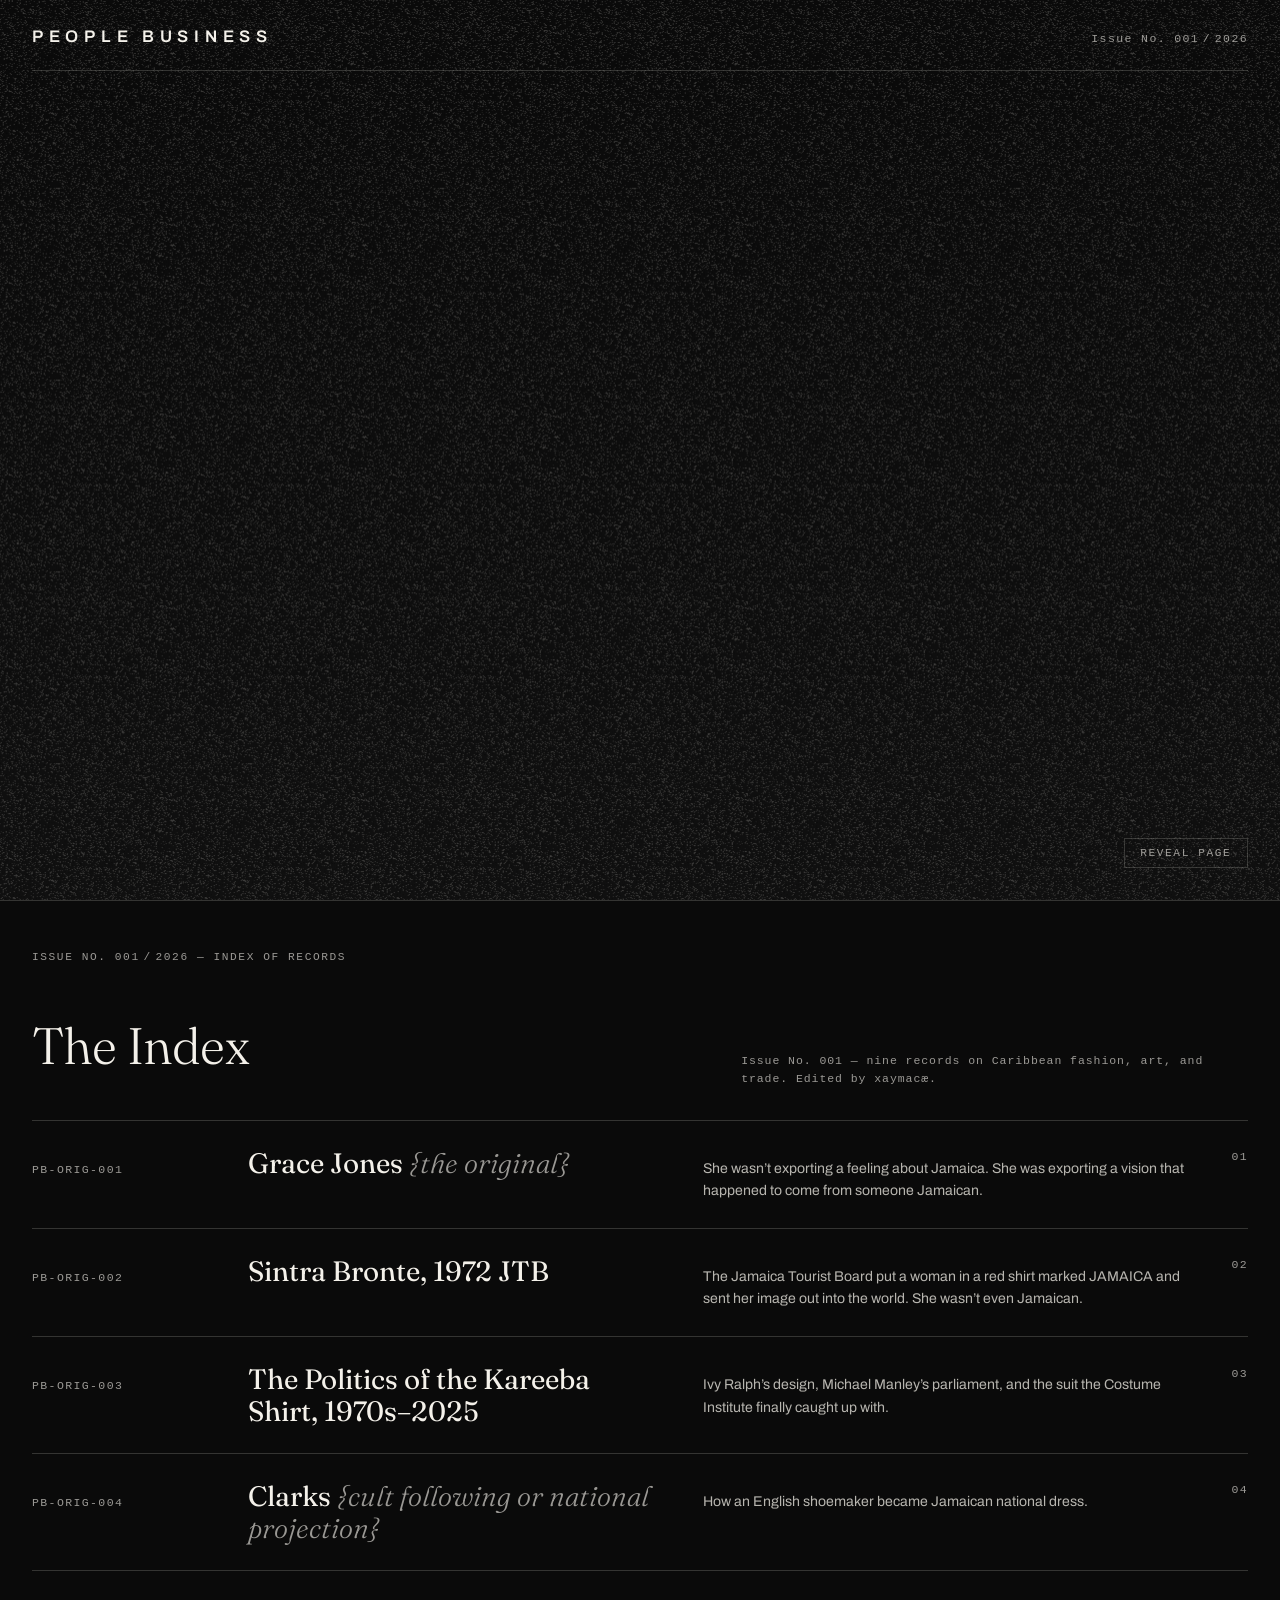
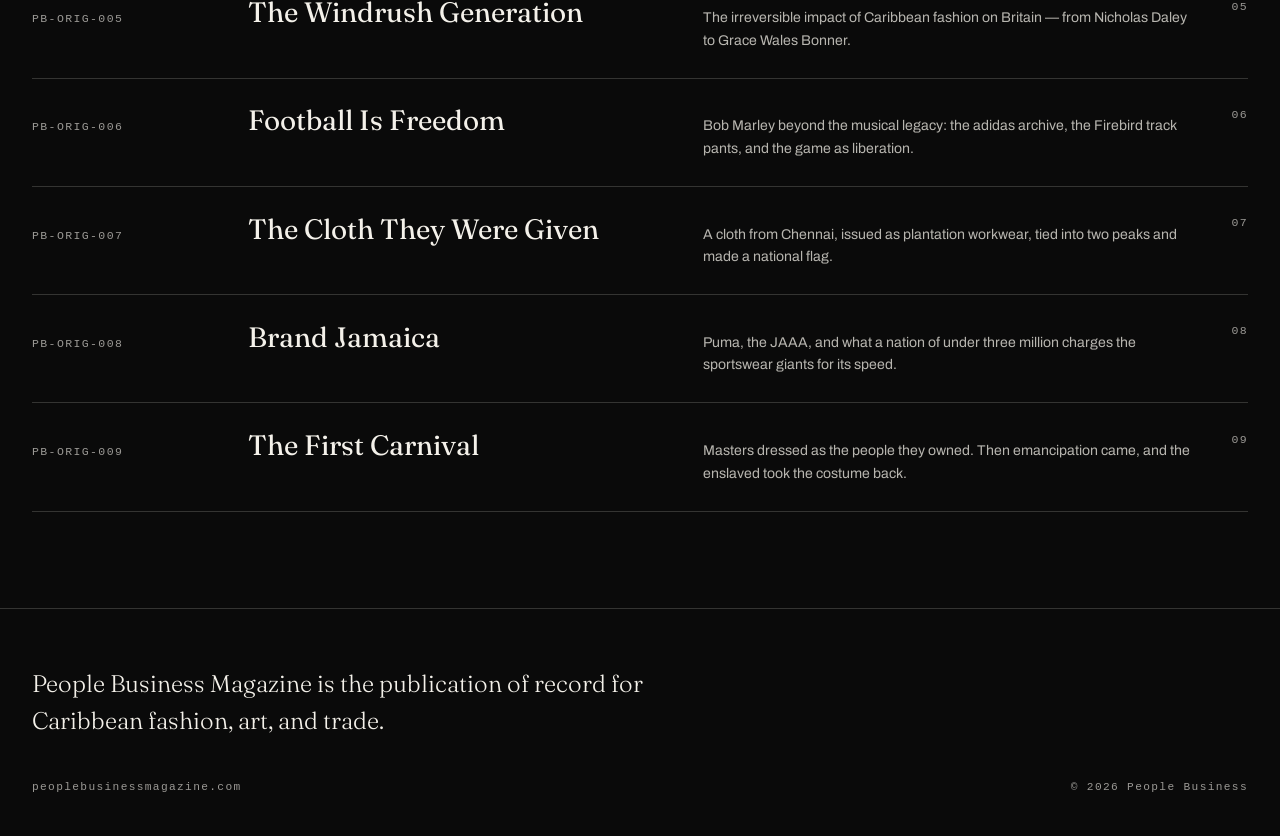
==== index.html @ 9e2e04d2 "PB Mag — Issue No. 001: The Original Landing page with Invisible Ink reveal, nine article records, a" ====
<!DOCTYPE html>
<html lang="en">
<head>
<meta charset="UTF-8">
<meta name="viewport" content="width=device-width, initial-scale=1.0">
<title>People Business Magazine — The Original</title>
<meta name="description" content="People Business Magazine — the publication of record for Caribbean fashion, art, and trade. Issue No. 001: The Original.">
<link rel="icon" href="data:image/svg+xml,%3Csvg%20xmlns=%27http://www.w3.org/2000/svg%27%20viewBox=%270%200%2064%2064%27%3E%3Crect%20width=%2764%27%20height=%2764%27%20fill=%27%230A0A0A%27/%3E%3Ctext%20x=%2732%27%20y=%2744%27%20text-anchor=%27middle%27%20font-family=%27Georgia,serif%27%20font-size=%2732%27%20fill=%27%23F4F1EA%27%3EPB%3C/text%3E%3C/svg%3E">
<meta property="og:site_name" content="People Business Magazine">
<meta property="og:type" content="website">
<meta property="og:title" content="People Business Magazine — The Original">
<meta property="og:description" content="People Business Magazine — the publication of record for Caribbean fashion, art, and trade. Issue No. 001: The Original.">
<meta property="og:url" content="https://peoplebusinessmagazine.netlify.app/">
<meta property="og:image" content="https://peoplebusinessmagazine.netlify.app/assets/grace-jones.jpg">
<meta name="twitter:card" content="summary_large_image">
<link rel="preconnect" href="https://fonts.googleapis.com">
<link rel="preconnect" href="https://fonts.gstatic.com" crossorigin>
<link href="https://fonts.googleapis.com/css2?family=Fraunces:opsz,wght@9..144,300;9..144,400;9..144,500;9..144,600&family=Archivo:wght@400;500;600&family=Archivo+Expanded:wght@500;600&display=swap" rel="stylesheet">
<link rel="stylesheet" href="css/style.css">
</head>
<body>

<!-- ============ HERO ============ -->
<header class="hero" id="hero">

  <div class="hero-inner">

    <div class="hero-top">
      <p class="masthead">People&nbsp;Business</p>
      <p class="issue-tag">Issue No.&nbsp;001&thinsp;/&thinsp;2026</p>
    </div>

    <figure class="hero-figure">
      <img src="assets/grace-jones.jpg" alt="Grace Jones in a black tailored suit with structured shoulders, a cigarette held between her lips, photographed against a plain grey ground." width="1200" height="1497">
      <figcaption class="accession">PB-ORIG-001 — GRACE&nbsp;JONES</figcaption>
    </figure>

    <div class="hero-title">
      <h1>The<br>Original</h1>
      <p class="hero-dek">In 1978, Jean-Paul Goude photographed Grace Jones crouching in a cage, teeth bared, wearing a collar. The fashion world didn&rsquo;t quite know what to do with it — which was, almost certainly, the point.</p>
      <a class="hero-read" href="#index">Read the issue<span aria-hidden="true">&nbsp;&darr;</span></a>
    </div>

  </div>

  <!-- Mist reveal overlay (decorative; content beneath is the real DOM) -->
  <canvas id="veil" aria-hidden="true"></canvas>
  <button id="veil-skip" type="button">Reveal&nbsp;page</button>

</header>

<!-- ============ INDEX ============ -->
<main id="index" class="index">

  <p class="index-eyebrow">Issue No.&nbsp;001&thinsp;/&thinsp;2026 — Index of Records</p>

  <div class="index-head">
    <h2>The Index</h2>
    <p class="index-note">Issue No. 001 — nine records on Caribbean fashion, art, and trade. Edited by xaymac&aelig;.</p>
  </div>

  <ol class="index-list">
    <li>
      <a href="articles/grace-jones.html">
        <span class="acc">PB-ORIG-001</span>
        <span class="entry-title">Grace Jones <em>&#123;the original&#125;</em></span>
        <span class="entry-dek">She wasn&rsquo;t exporting a feeling about Jamaica. She was exporting a vision that happened to come from someone Jamaican.</span>
      </a>
    </li>
    <li>
      <a href="articles/sintra-bronte.html">
        <span class="acc">PB-ORIG-002</span>
        <span class="entry-title">Sintra Bronte, 1972 JTB</span>
        <span class="entry-dek">The Jamaica Tourist Board put a woman in a red shirt marked JAMAICA and sent her image out into the world. She wasn&rsquo;t even Jamaican.</span>
      </a>
    </li>
    <li>
      <a href="articles/kareeba-shirt.html">
        <span class="acc">PB-ORIG-003</span>
        <span class="entry-title">The Politics of the Kareeba Shirt, 1970s&ndash;2025</span>
        <span class="entry-dek">Ivy Ralph&rsquo;s design, Michael Manley&rsquo;s parliament, and the suit the Costume Institute finally caught up with.</span>
      </a>
    </li>
    <li>
      <a href="articles/clarks.html">
        <span class="acc">PB-ORIG-004</span>
        <span class="entry-title">Clarks <em>&#123;cult following or national projection&#125;</em></span>
        <span class="entry-dek">How an English shoemaker became Jamaican national dress.</span>
      </a>
    </li>
    <li>
      <a href="articles/windrush.html">
        <span class="acc">PB-ORIG-005</span>
        <span class="entry-title">The Windrush Generation</span>
        <span class="entry-dek">The irreversible impact of Caribbean fashion on Britain — from Nicholas Daley to Grace Wales Bonner.</span>
      </a>
    </li>
    <li>
      <a href="articles/football-is-freedom.html">
        <span class="acc">PB-ORIG-006</span>
        <span class="entry-title">Football Is Freedom</span>
        <span class="entry-dek">Bob Marley beyond the musical legacy: the adidas archive, the Firebird track pants, and the game as liberation.</span>
      </a>
    </li>
    <li>
      <a href="articles/the-cloth-they-were-given.html">
        <span class="acc">PB-ORIG-007</span>
        <span class="entry-title">The Cloth They Were Given</span>
        <span class="entry-dek">A cloth from Chennai, issued as plantation workwear, tied into two peaks and made a national flag.</span>
      </a>
    </li>
    <li>
      <a href="articles/brand-jamaica.html">
        <span class="acc">PB-ORIG-008</span>
        <span class="entry-title">Brand Jamaica</span>
        <span class="entry-dek">Puma, the JAAA, and what a nation of under three million charges the sportswear giants for its speed.</span>
      </a>
    </li>
    <li>
      <a href="articles/the-first-carnival.html">
        <span class="acc">PB-ORIG-009</span>
        <span class="entry-title">The First Carnival</span>
        <span class="entry-dek">Masters dressed as the people they owned. Then emancipation came, and the enslaved took the costume back.</span>
      </a>
    </li>
  </ol>

</main>

<!-- ============ FOOTER ============ -->
<footer class="footer">
  <p class="footer-line">People Business Magazine is the publication of record for Caribbean fashion, art, and trade.</p>
  <p class="footer-meta"><span>peoplebusinessmagazine.com</span><span>&copy; 2026 People Business</span></p>
</footer>

<script src="js/reveal.js?v=2"></script>
</body>
</html>
---- css/style.css ----
/* ============================================================
   People Business Magazine — preliminary launch
   Black #0A0A0A ground · Paper #F4F1EA type · tricolour as accent only
   Fraunces (editorial serif) · Archivo (interface sans)
   ============================================================ */

:root {
  --black: #0A0A0A;
  --paper: #F4F1EA;
  --paper-dim: rgba(244, 241, 234, 0.62);
  --paper-mid: rgba(244, 241, 234, 0.74);
  --rule: rgba(244, 241, 234, 0.18);
  --red: #C8102E;
  --gold: #FCD116;
  --green: #009A44;
  --serif: "Fraunces", Georgia, serif;
  --sans: "Archivo", Helvetica, Arial, sans-serif;
  --sans-x: "Archivo Expanded", "Archivo", sans-serif;
  --mono: "SF Mono", "IBM Plex Mono", Menlo, Consolas, monospace;
}

* { margin: 0; padding: 0; box-sizing: border-box; }

html { scroll-behavior: smooth; }
@media (prefers-reduced-motion: reduce) {
  html { scroll-behavior: auto; }
}

body {
  background: var(--black);
  color: var(--paper);
  font-family: var(--sans);
  font-size: 1rem;
  line-height: 1.55;
  -webkit-font-smoothing: antialiased;
}

img { max-width: 100%; height: auto; display: block; }

::selection { background: var(--gold); color: var(--black); }

/* ============ HERO ============ */

.hero {
  position: relative;
  min-height: 100svh;
  overflow: hidden;
  border-bottom: 1px solid var(--rule);
}

.hero-inner {
  position: relative;
  min-height: 100svh;
  max-width: 1400px;
  margin: 0 auto;
  padding: 1.5rem 2rem 3rem;
  display: grid;
  grid-template-columns: minmax(0, 5fr) minmax(0, 6fr);
  grid-template-rows: auto 1fr;
  column-gap: 3rem;
}

.hero-top {
  grid-column: 1 / -1;
  display: flex;
  justify-content: space-between;
  align-items: baseline;
  padding-bottom: 1.25rem;
  border-bottom: 1px solid var(--rule);
  margin-bottom: 2.5rem;
  /* sits above the veil so frame one always carries the masthead;
     pointer-events off so brushing still reaches the canvas beneath */
  position: relative;
  z-index: 6;
  pointer-events: none;
}

.masthead {
  font-family: var(--sans-x);
  font-weight: 600;
  font-size: 1.05rem;
  letter-spacing: 0.34em;
  text-transform: uppercase;
}

.issue-tag {
  font-family: var(--mono);
  font-size: 0.72rem;
  letter-spacing: 0.12em;
  color: var(--paper-dim);
}

.hero-title {
  grid-column: 1;
  grid-row: 2;
  align-self: end;
  padding-bottom: 1rem;
  position: relative;
  z-index: 2;
}

.hero-title h1 {
  font-family: var(--serif);
  font-optical-sizing: auto;
  font-weight: 300;
  font-size: clamp(4rem, 9.5vw, 8.5rem);
  line-height: 0.92;
  letter-spacing: -0.015em;
  margin-bottom: 1.75rem;
}

.hero-dek {
  max-width: 34em;
  font-size: 0.95rem;
  line-height: 1.65;
  color: var(--paper-mid);
  margin-bottom: 2.25rem;
}

.hero-read {
  display: inline-block;
  font-family: var(--mono);
  font-size: 0.75rem;
  letter-spacing: 0.14em;
  text-transform: uppercase;
  color: var(--paper);
  text-decoration: none;
  border: 1px solid rgba(244, 241, 234, 0.32);
  padding: 0.8em 1.6em;
  transition: border-color 200ms ease, color 200ms ease;
}

.hero-read:hover,
.hero-read:focus-visible {
  border-color: var(--gold);
  color: var(--gold);
}

.hero-figure {
  grid-column: 2;
  grid-row: 2;
  align-self: center;
  justify-self: end;
  width: min(100%, 44vw);
  max-width: 560px;
}

.hero-figure img { width: 100%; }

.accession {
  font-family: var(--mono);
  font-size: 0.7rem;
  letter-spacing: 0.14em;
  color: var(--paper-dim);
  padding-top: 0.75rem;
}

/* ---- Veil (canvas overlay) ---- */

#veil {
  position: absolute;
  inset: 0;
  width: 100%;
  height: 100%;
  z-index: 5;
  cursor: crosshair;
  touch-action: none;
}

#veil.done { display: none; }

#veil-skip {
  position: absolute;
  right: 2rem;
  bottom: 2rem;
  z-index: 6;
  font-family: var(--mono);
  font-size: 0.7rem;
  letter-spacing: 0.14em;
  text-transform: uppercase;
  color: var(--paper-dim);
  background: none;
  border: 1px solid var(--rule);
  padding: 0.7em 1.4em;
  cursor: pointer;
  transition: color 200ms ease, border-color 200ms ease, opacity 400ms ease;
}

#veil-skip:hover,
#veil-skip:focus-visible {
  color: var(--paper);
  border-color: var(--paper-dim);
}

#veil-skip.done { opacity: 0; pointer-events: none; }

/* ============ INDEX ============ */

.index {
  max-width: 1400px;
  margin: 0 auto;
  padding: 3rem 2rem 6rem;
}

/* mono eyebrow that hands the hero off to the browse layer */
.index-eyebrow {
  font-family: var(--mono);
  font-size: 0.7rem;
  letter-spacing: 0.14em;
  text-transform: uppercase;
  color: var(--paper-dim);
  padding-bottom: 2.5rem;
}

.index-head {
  display: flex;
  justify-content: space-between;
  align-items: baseline;
  gap: 2rem;
  flex-wrap: wrap;
  padding-bottom: 2rem;
}

.index-head h2 {
  font-family: var(--serif);
  font-weight: 300;
  font-size: clamp(2rem, 4vw, 3.25rem);
  letter-spacing: -0.01em;
}

.index-note {
  font-family: var(--mono);
  font-size: 0.72rem;
  letter-spacing: 0.08em;
  color: var(--paper-dim);
  max-width: 44em;
}

.index-list {
  list-style: none;
  border-top: 1px solid var(--rule);
  counter-reset: entry;
}

.index-list li {
  display: grid;
  grid-template-columns: 11rem minmax(0, 5fr) minmax(0, 6fr);
  column-gap: 2.5rem;
  align-items: baseline;
  padding: 1.6rem 3rem 1.6rem 0;
  border-bottom: 1px solid var(--rule);
  position: relative;
  counter-increment: entry;
  cursor: pointer;
}

/* the running record number the archive implies */
.index-list li::after {
  content: counter(entry, decimal-leading-zero);
  position: absolute;
  right: 0;
  top: 1.7rem;
  font-family: var(--mono);
  font-size: 0.72rem;
  letter-spacing: 0.12em;
  color: var(--paper-dim);
}

/* the one place the tricolour appears: a hairline that marks the record on hover */
.index-list li::before {
  content: "";
  position: absolute;
  left: 0;
  top: -1px;
  height: 1px;
  width: 0;
  background: linear-gradient(90deg, var(--red) 0 33.3%, var(--gold) 33.3% 66.6%, var(--green) 66.6% 100%);
  transition: width 350ms cubic-bezier(0.25, 0.8, 0.25, 1);
}

.index-list li:hover::before,
.index-list li:active::before { width: 6rem; }

.acc {
  font-family: var(--mono);
  font-size: 0.72rem;
  letter-spacing: 0.12em;
  color: var(--paper-dim);
}

.entry-title {
  font-family: var(--serif);
  font-weight: 400;
  font-size: clamp(1.25rem, 2.2vw, 1.75rem);
  line-height: 1.15;
}

.entry-title em {
  font-style: italic;
  font-weight: 300;
  color: var(--paper-dim);
}

.entry-dek {
  font-size: 0.88rem;
  line-height: 1.6;
  color: var(--paper-mid);
}

/* index entries are links; the whole row is the target */
.index-list a {
  display: contents;
  color: inherit;
  text-decoration: none;
}

.index-list li:focus-within::before { width: 6rem; }

.index-list a:focus-visible { outline: none; }

.index-list li:has(a:focus-visible) {
  outline: 1px solid var(--gold);
  outline-offset: 0.75rem;
}

.index-list li:hover .entry-title,
.index-list li:focus-within .entry-title { color: var(--gold); }

.entry-title { transition: color 200ms ease; }

/* ============ ARTICLE ============ */

.article-nav {
  border-bottom: 1px solid var(--rule);
  position: sticky;
  top: 0;
  background: var(--black);
  z-index: 10;
}

.article-nav-inner {
  max-width: 1400px;
  margin: 0 auto;
  padding: 1.1rem 2rem;
  display: flex;
  justify-content: space-between;
  align-items: baseline;
  gap: 1.5rem;
}

.article-nav .masthead {
  font-size: 0.8rem;
  letter-spacing: 0.28em;
  color: var(--paper);
  text-decoration: none;
}

.article-nav .back {
  font-family: var(--mono);
  font-size: 0.7rem;
  letter-spacing: 0.14em;
  text-transform: uppercase;
  color: var(--paper-dim);
  text-decoration: none;
  transition: color 200ms ease;
}

.article-nav .back:hover,
.article-nav .back:focus-visible { color: var(--gold); }

.article {
  max-width: 46rem;
  margin: 0 auto;
  padding: 4.5rem 2rem 5rem;
}

.article-head { padding-bottom: 2.5rem; }

.article-head .accession {
  padding-top: 0;
  padding-bottom: 1.75rem;
  display: block;
}

.article-head h1 {
  font-family: var(--serif);
  font-optical-sizing: auto;
  font-weight: 300;
  font-size: clamp(2.5rem, 6vw, 4.25rem);
  line-height: 1.02;
  letter-spacing: -0.015em;
}

.article-head h1 em {
  font-style: italic;
  color: var(--paper-dim);
}

.article-subtitle {
  font-family: var(--serif);
  font-weight: 300;
  font-style: italic;
  font-size: clamp(1.25rem, 2.6vw, 1.75rem);
  line-height: 1.25;
  color: var(--paper-dim);
  margin-top: 1rem;
}

.article-dek {
  font-size: 1.05rem;
  line-height: 1.7;
  max-width: 34em;
  margin-top: 2rem;
  padding-top: 2rem;
  border-top: 1px solid var(--rule);
  position: relative;
}

/* the tricolour's one job on an article page: marking the record's dek */
.article-dek::before {
  content: "";
  position: absolute;
  left: 0;
  top: -1px;
  height: 1px;
  width: 6rem;
  background: linear-gradient(90deg, var(--red) 0 33.3%, var(--gold) 33.3% 66.6%, var(--green) 66.6% 100%);
}

.article-byline {
  font-family: var(--mono);
  font-size: 0.7rem;
  letter-spacing: 0.14em;
  text-transform: uppercase;
  color: var(--paper-dim);
  margin-top: 1.75rem;
}

.article-body > p {
  font-size: 1.0625rem;
  line-height: 1.75;
  margin-bottom: 1.5rem;
}

.article-body > p:first-of-type::first-letter {
  font-family: var(--serif);
  font-weight: 300;
  font-size: 3.4em;
  line-height: 0.82;
  float: left;
  padding: 0.08em 0.12em 0 0;
}

/* a lone line that carries the turn of the argument */
.article-body .lede {
  font-family: var(--serif);
  font-weight: 300;
  font-size: clamp(1.35rem, 2.6vw, 1.75rem);
  line-height: 1.35;
  color: var(--paper);
  margin: 3rem 0 2rem;
  max-width: 26em;
}

.article-body .lede::first-letter { font-size: inherit; float: none; padding: 0; }

.article-body blockquote {
  border-left: 1px solid var(--rule);
  padding-left: 1.75rem;
  margin: 2.5rem 0;
}

.article-body blockquote p {
  font-family: var(--serif);
  font-weight: 300;
  font-size: 1.25rem;
  line-height: 1.5;
}

.article-figure { margin: 3rem 0; }

.article-figure figcaption {
  font-family: var(--mono);
  font-size: 0.68rem;
  line-height: 1.6;
  letter-spacing: 0.1em;
  color: var(--paper-dim);
  padding-top: 0.75rem;
}

.article-sources {
  margin-top: 4rem;
  padding-top: 2rem;
  border-top: 1px solid var(--rule);
  font-size: 0.82rem;
  line-height: 1.7;
  color: var(--paper-dim);
}

.article-sources h2 {
  font-family: var(--mono);
  font-size: 0.7rem;
  font-weight: 400;
  letter-spacing: 0.14em;
  text-transform: uppercase;
  color: var(--paper-dim);
  margin-bottom: 1rem;
}

.article-sources a { color: var(--paper-dim); }

/* draft notice — for pieces not yet final */
.article-status {
  margin-top: 3rem;
  border: 1px solid var(--rule);
  border-left: 2px solid var(--gold);
  padding: 1.25rem 1.5rem;
  font-family: var(--mono);
  font-size: 0.7rem;
  line-height: 1.7;
  letter-spacing: 0.06em;
  color: var(--paper-dim);
}

/* ---- next/prev record ---- */

.article-onward {
  border-top: 1px solid var(--rule);
  max-width: 1400px;
  margin: 0 auto;
  padding: 3rem 2rem;
  display: flex;
  justify-content: space-between;
  gap: 2rem;
  flex-wrap: wrap;
}

.onward-link {
  text-decoration: none;
  color: var(--paper);
  max-width: 22em;
}

.onward-link .onward-label {
  display: block;
  font-family: var(--mono);
  font-size: 0.68rem;
  letter-spacing: 0.14em;
  text-transform: uppercase;
  color: var(--paper-dim);
  margin-bottom: 0.6rem;
}

.onward-link .onward-title {
  font-family: var(--serif);
  font-weight: 300;
  font-size: 1.4rem;
  line-height: 1.2;
  transition: color 200ms ease;
}

.onward-link:hover .onward-title,
.onward-link:focus-visible .onward-title { color: var(--gold); }

.onward-link.next { text-align: right; margin-left: auto; }

/* ============ FOOTER ============ */

.footer {
  border-top: 1px solid var(--rule);
  max-width: 1400px;
  margin: 0 auto;
  padding: 3.5rem 2rem 2.5rem;
}

.footer-line {
  font-family: var(--serif);
  font-weight: 300;
  font-size: clamp(1.1rem, 2vw, 1.5rem);
  max-width: 30em;
  margin-bottom: 2.5rem;
}

.footer-meta {
  display: flex;
  justify-content: space-between;
  flex-wrap: wrap;
  gap: 1rem;
  font-family: var(--mono);
  font-size: 0.7rem;
  letter-spacing: 0.12em;
  color: var(--paper-dim);
}

/* ============ RESPONSIVE ============ */

@media (max-width: 900px) {
  .hero-inner {
    grid-template-columns: 1fr;
    grid-template-rows: auto auto auto;
    padding: 1.25rem 1.25rem 2.5rem;
    row-gap: 2rem;
  }

  .hero-top { margin-bottom: 1rem; }

  .masthead { font-size: 0.85rem; letter-spacing: 0.28em; }

  .hero-figure {
    grid-column: 1;
    grid-row: 2;
    width: 100%;
    max-width: 420px;
    justify-self: center;
  }

  .hero-title {
    grid-column: 1;
    grid-row: 3;
    align-self: start;
  }

  .hero-title h1 { font-size: clamp(3.25rem, 13vw, 5rem); }

  #veil-skip { right: 1.25rem; bottom: 1.25rem; }

  .index { padding: 2.5rem 1.25rem 4rem; }

  .index-eyebrow { padding-bottom: 2rem; }

  .index-list li {
    grid-template-columns: 1fr;
    row-gap: 0.4rem;
    padding: 1.4rem 2.5rem 1.4rem 0;
  }

  /* no hover on touch: the reserved accent becomes a short persistent
     hairline so the tricolour exists where most readers are */
  .index-list li::before { width: 2.5rem; }
  .index-list li:hover::before,
  .index-list li:active::before { width: 6rem; }

  .index-list li::after { top: 1.5rem; }

  .article-nav-inner { padding: 0.9rem 1.25rem; }
  .article-nav .masthead { font-size: 0.7rem; letter-spacing: 0.2em; }

  .article { padding: 3rem 1.25rem 3.5rem; }
  .article-onward { padding: 2.5rem 1.25rem; gap: 2.5rem; }
  .onward-link.next { text-align: left; margin-left: 0; }
  .article-body blockquote { padding-left: 1.25rem; }
}
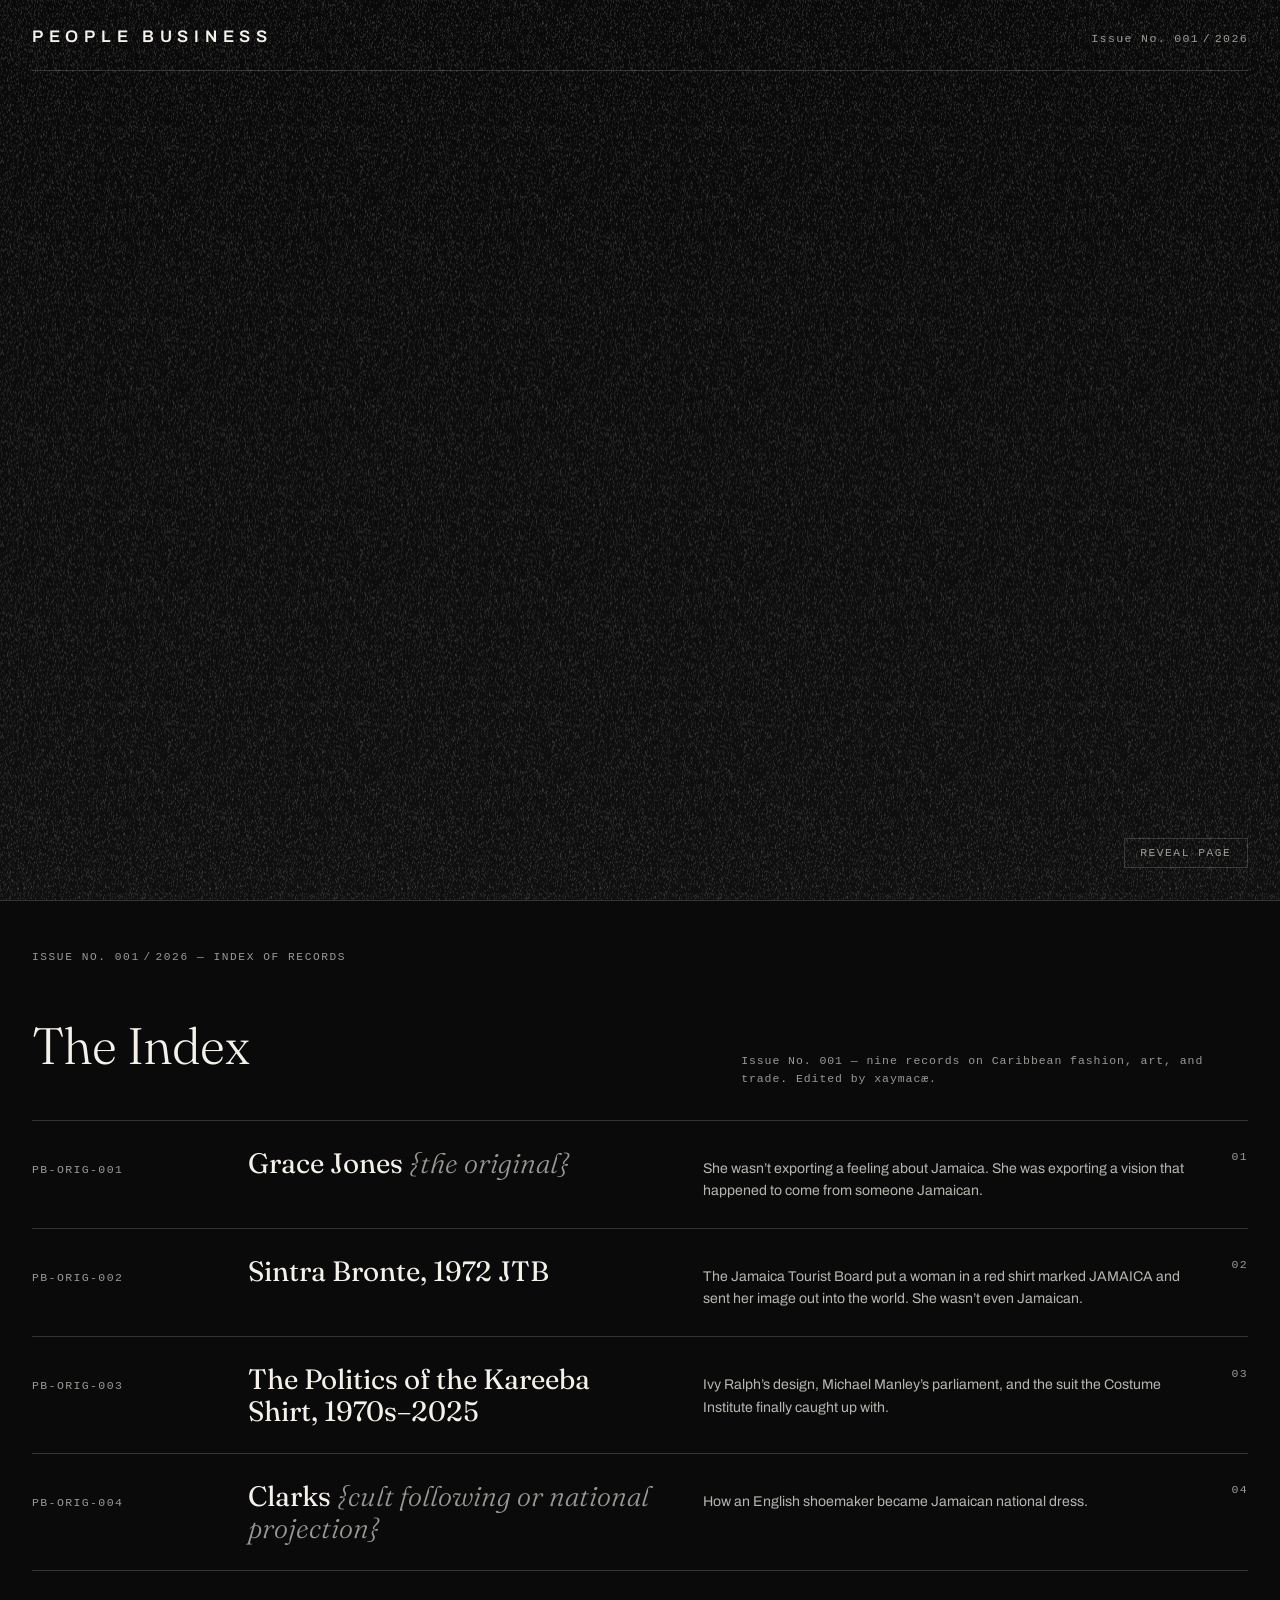
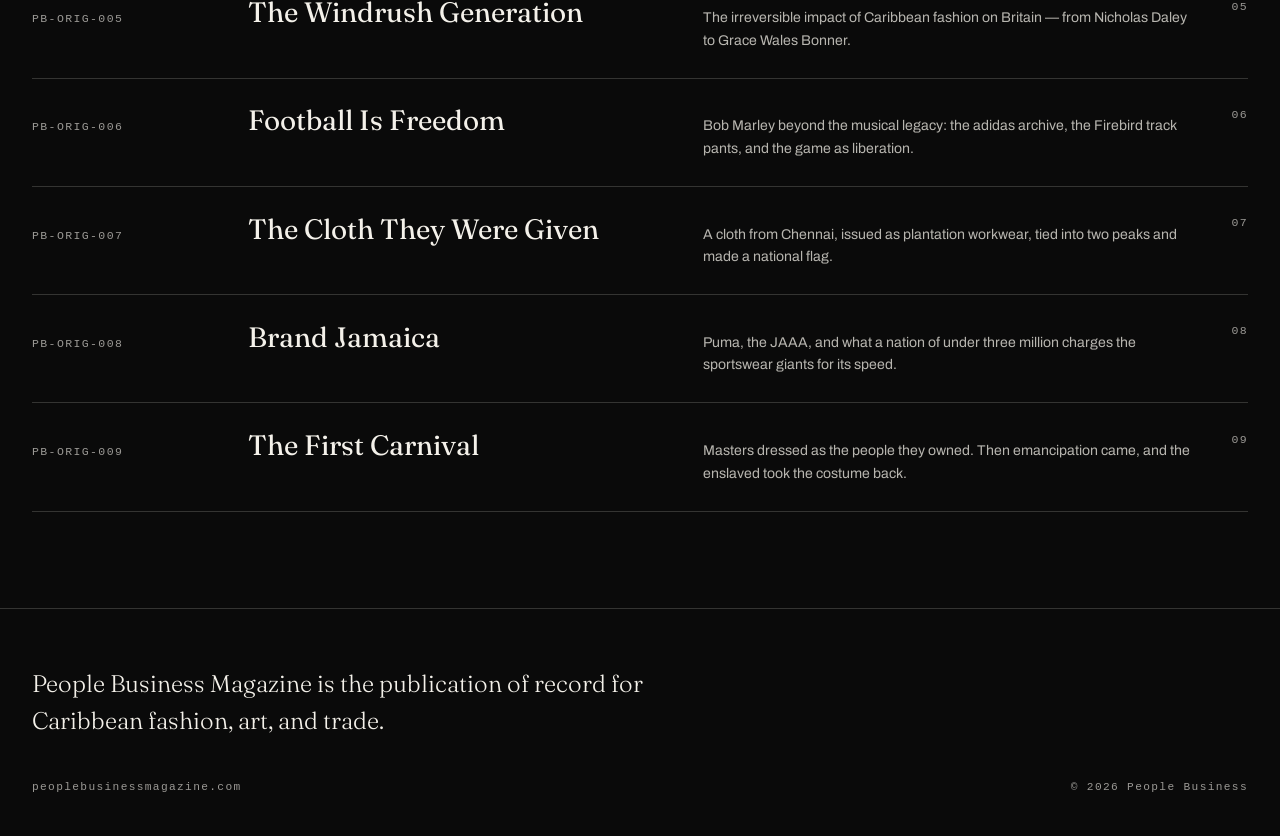
==== commit 988d4d81: "Point OG meta at peoplebusinessmagazine.com Co-Authored-By: Claude Opus 4.8 <noreply@anthropic.com>" ====
--- a/index.html
+++ b/index.html
@@ -10,8 +10,8 @@
 <meta property="og:type" content="website">
 <meta property="og:title" content="People Business Magazine — The Original">
 <meta property="og:description" content="People Business Magazine — the publication of record for Caribbean fashion, art, and trade. Issue No. 001: The Original.">
-<meta property="og:url" content="https://peoplebusinessmagazine.netlify.app/">
-<meta property="og:image" content="https://peoplebusinessmagazine.netlify.app/assets/grace-jones.jpg">
+<meta property="og:url" content="https://peoplebusinessmagazine.com/">
+<meta property="og:image" content="https://peoplebusinessmagazine.com/assets/grace-jones.jpg">
 <meta name="twitter:card" content="summary_large_image">
 <link rel="preconnect" href="https://fonts.googleapis.com">
 <link rel="preconnect" href="https://fonts.gstatic.com" crossorigin>
